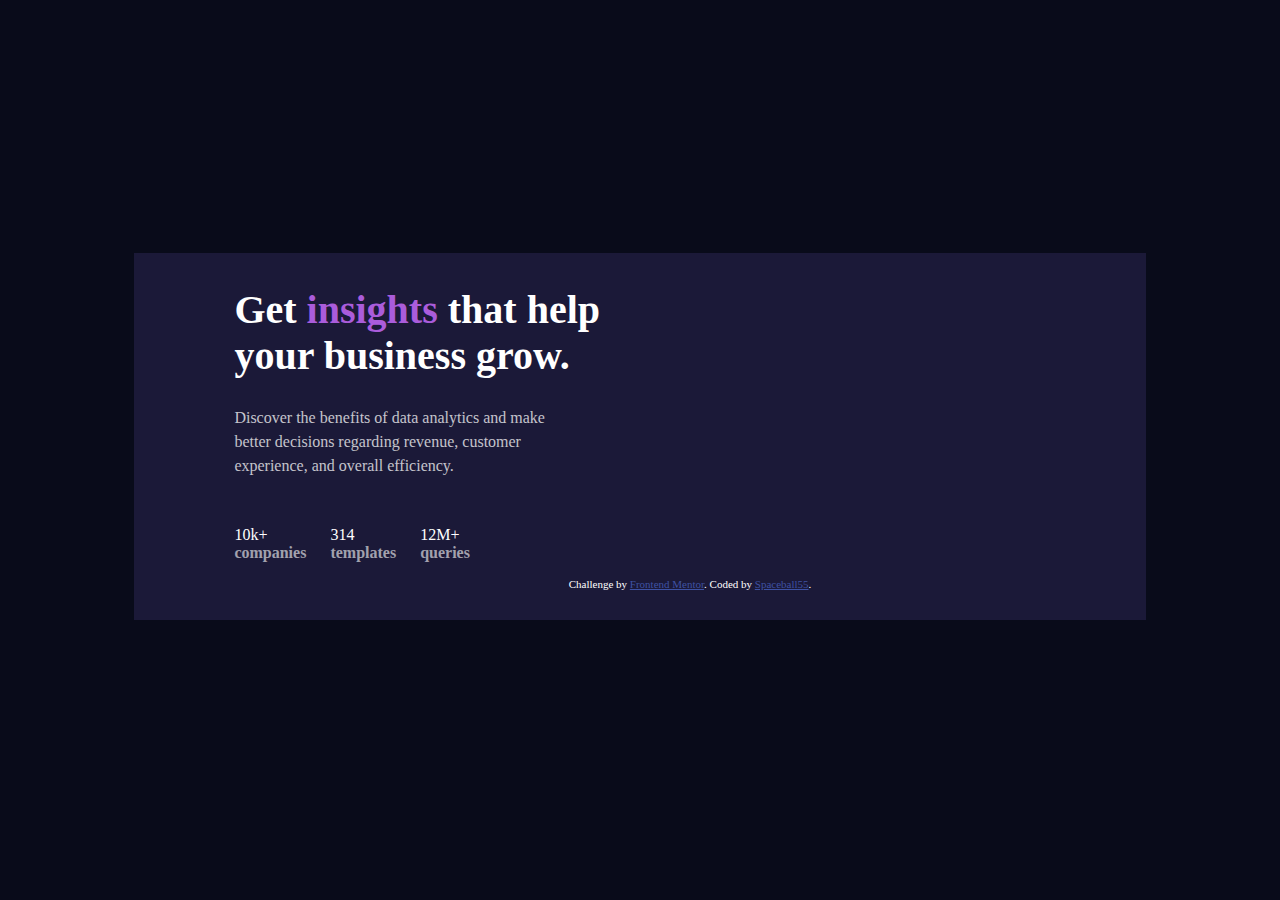
==== stats-preview-card-component-main/index.html @ de72506c "Stats site part 1" ====
<!DOCTYPE html>
<html lang="en">
<head>
  <meta charset="UTF-8">
  <meta name="viewport" content="width=device-width, initial-scale=1.0"> <!-- displays site properly based on user's device -->

  <link rel="icon" type="image/png" sizes="32x32" href="./images/favicon-32x32.png">
  <link rel='stylesheet' href='style.css'>
  
  <title>Frontend Mentor | Stats preview card component</title>
</head>
<body>
  <div class="container">
    <div id='words'>
      <div id='title'>
        <h1>Get <strong>insights</strong> that help</h1>
        <h1>your business grow.</h1>
      </div>
      <div id='text'>
        Discover the benefits of data analytics and make <br>
        better decisions regarding revenue, customer <br>
        experience, and overall efficiency.
      </div>

      <div id='stats'>
        <ul>
        <li>10k+ <br><strong>companies</strong></li> <!--If strong doesn't work, try em-->
        <li>314 <br><strong>templates</strong></li>
        <li>12M+ <br><strong>queries</strong></li>
        </ul>
      </div>
    </div>
    <div class='image'>
      <!--Insert image here when I get it-->

    </div>
    <div class="attribution">
      Challenge by <a href="https://www.frontendmentor.io?ref=challenge" target="_blank">Frontend Mentor</a>. 
      Coded by <a href="#">Spaceball55</a>.
    </div>
  </div>
</body>
</html>
---- stats-preview-card-component-main/style.css ----
body{
    background-color: hsl(233, 47%, 7%);
}

.container{
    color:white;
    background-color: hsl(244, 38%, 16%);
    margin-top:20%;
    margin-bottom:15%;
    margin-right:10%;
    margin-left:10%;
    padding-top: 20px;
    padding-bottom: 30px;
    padding-left: 100px; 
}

.container #title{
    color:hsl(0, 0%, 100%);
    font-size:20px;
    line-height:1em;
    margin-bottom:2em;
}

.container strong{
    text-decoration:none;
    color: hsl(277, 64%, 61%);
}

.container #text{
    color:hsla(0, 0%, 100%, 0.75);
    font-size: 16px;
    line-height: 1.5em;
    margin-bottom:3em;
}

.container #stats li{
    list-style:none;
    margin-right:20px;
    display:inline-block;
}

.container #stats ul{
    padding:0;
    list-style-type:none;
}

.container #stats strong{
    text-decoration:none;
    color: hsla(0, 0%, 100%, 0.6);
}
.attribution { font-size: 11px; text-align: center; }
.attribution a { color: hsl(228, 45%, 44%); }
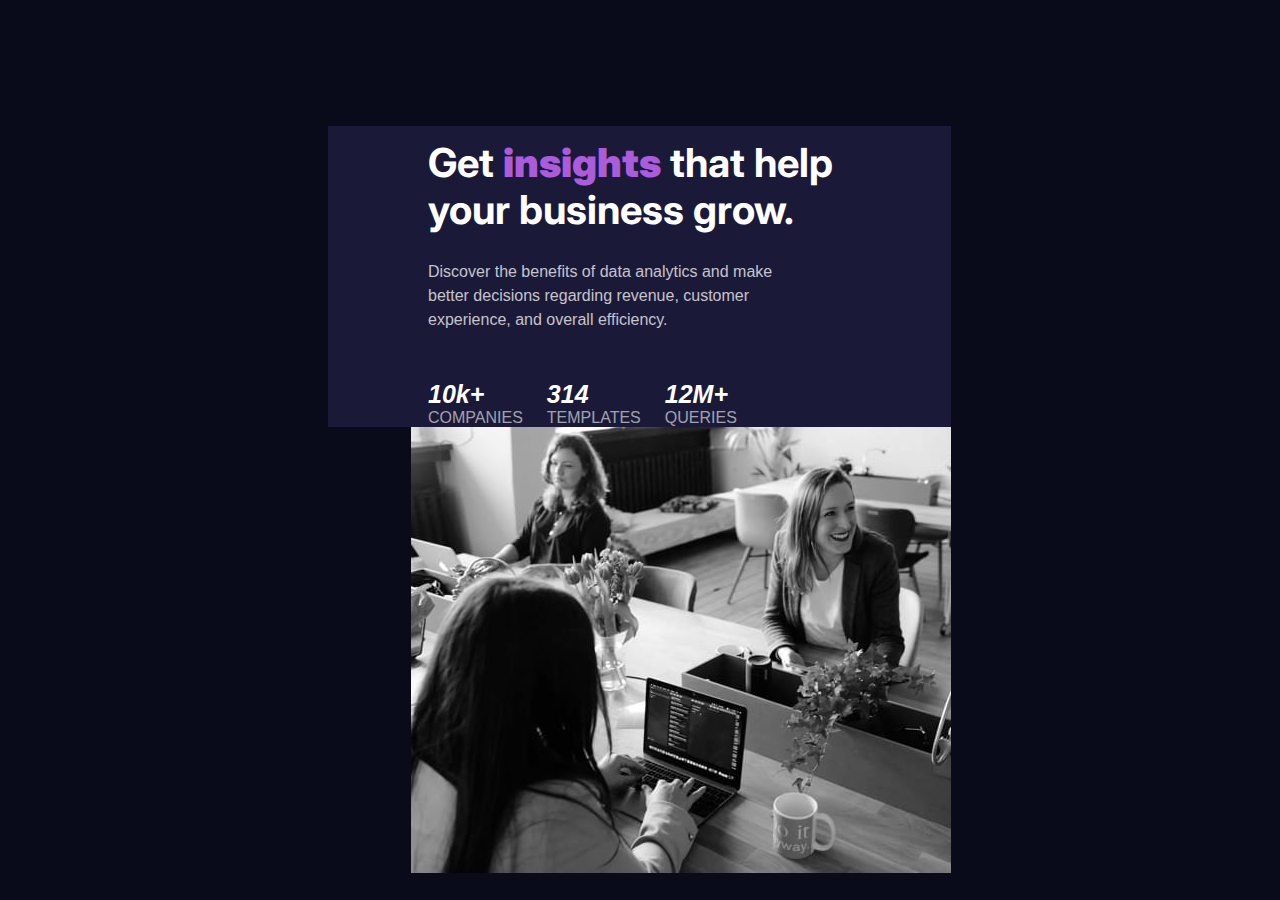
==== commit 83b795f9: "Added image, fonts" ====
--- a/stats-preview-card-component-main/index.html
+++ b/stats-preview-card-component-main/index.html
@@ -4,9 +4,15 @@
   <meta charset="UTF-8">
   <meta name="viewport" content="width=device-width, initial-scale=1.0"> <!-- displays site properly based on user's device -->
 
-  <link rel="icon" type="image/png" sizes="32x32" href="./images/favicon-32x32.png">
+   <link rel="icon" type="image/png" sizes="32x32" href="./images/favicon-32x32.png">
+  
+  <link rel="preconnect" href="https://fonts.gstatic.com">
+  <link href="https://fonts.googleapis.com/css2?family=Inter&display=swap" rel="stylesheet">
+  <link rel="stylesheet" href="https://fonts.googleapis.com/css?family=Lexend+Deca">
+  <link rel="stylesheet" href="https://fonts.googleapis.com/css?family=Tangerine">
+  
   <link rel='stylesheet' href='style.css'>
-  
+
   <title>Frontend Mentor | Stats preview card component</title>
 </head>
 <body>
@@ -24,20 +30,22 @@
 
       <div id='stats'>
         <ul>
-        <li>10k+ <br><strong>companies</strong></li> <!--If strong doesn't work, try em-->
-        <li>314 <br><strong>templates</strong></li>
-        <li>12M+ <br><strong>queries</strong></li>
+        <li><em>10k+</em> <br><strong>COMPANIES</strong></li> <!--If strong doesn't work, try em-->
+        <li><em>314</em> <br><strong>TEMPLATES</strong></li>
+        <li><em>12M+</em> <br><strong>QUERIES</strong></li>
         </ul>
       </div>
     </div>
     <div class='image'>
-      <!--Insert image here when I get it-->
+      <img class='image' src='images/image-header-desktop.jpg' alt='bg image'>
 
     </div>
+    <!--
     <div class="attribution">
       Challenge by <a href="https://www.frontendmentor.io?ref=challenge" target="_blank">Frontend Mentor</a>. 
       Coded by <a href="#">Spaceball55</a>.
     </div>
+  -->
   </div>
 </body>
 </html>--- a/stats-preview-card-component-main/style.css
+++ b/stats-preview-card-component-main/style.css
@@ -1,17 +1,26 @@
 body{
-    background-color: hsl(233, 47%, 7%);
+    background-color: hsl(233, 47%, 7%);    
 }
 
 .container{
     color:white;
     background-color: hsl(244, 38%, 16%);
-    margin-top:20%;
-    margin-bottom:15%;
-    margin-right:10%;
-    margin-left:10%;
-    padding-top: 20px;
-    padding-bottom: 30px;
+    margin-top:10%;
+    margin-bottom:10%;
+    margin-right:321px;
+    margin-left:20em;
     padding-left: 100px; 
+    
+}
+
+#words{
+    display: inline-block;
+    margin-top:0;
+    padding-top:0;
+    height:0;
+    padding-bottom:1em;
+    margin-bottom:1em;
+
 }
 
 .container #title{
@@ -19,6 +28,8 @@
     font-size:20px;
     line-height:1em;
     margin-bottom:2em;
+    font-family: 'Inter', sans-serif;
+    font-weight: 700;
 }
 
 .container strong{
@@ -31,22 +42,42 @@
     font-size: 16px;
     line-height: 1.5em;
     margin-bottom:3em;
+    font-family: 'Lexend Daca', sans-serif;
+    font-weight: 400;
 }
 
 .container #stats li{
     list-style:none;
     margin-right:20px;
     display:inline-block;
+    font-family: 'Lexend Daca', sans-serif;
+    font-weight: 100;
 }
 
 .container #stats ul{
     padding:0;
-    list-style-type:none;
+    list-style-type: none;
 }
 
 .container #stats strong{
-    text-decoration:none;
+    text-decoration: none;
     color: hsla(0, 0%, 100%, 0.6);
+}
+
+.container #stats em{
+    text-decoration: none;
+    font-size: 25px;
+    font-weight: 700;
+}
+
+.image{
+    display:inline-block;
+    margin-left: 6em;
+    margin-top:0;
+    margin-bottom:0;
+    margin-right:0;
+    padding-right:0;
+    float: right;
 }
 .attribution { font-size: 11px; text-align: center; }
 .attribution a { color: hsl(228, 45%, 44%); }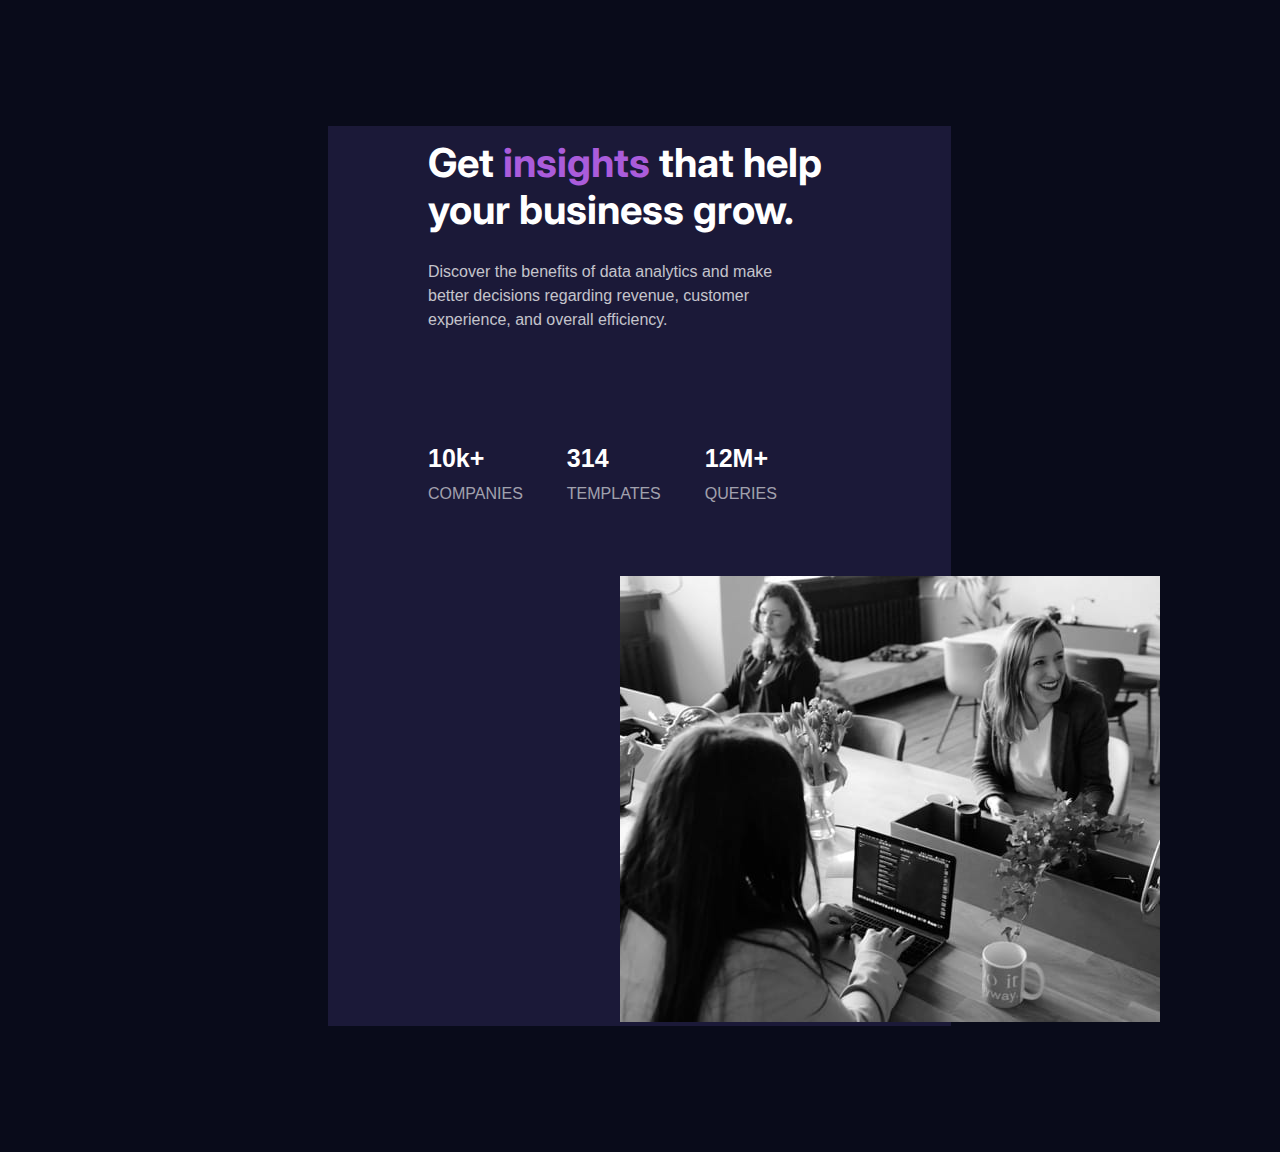
==== commit 1b24f1f2: "Complete! (for now)" ====
--- a/stats-preview-card-component-main/index.html
+++ b/stats-preview-card-component-main/index.html
@@ -19,7 +19,7 @@
   <div class="container">
     <div id='words'>
       <div id='title'>
-        <h1>Get <strong>insights</strong> that help</h1>
+        <h1>Get <span class='purple'>insights</span> that help</h1>
         <h1>your business grow.</h1>
       </div>
       <div id='text'>
@@ -30,11 +30,12 @@
 
       <div id='stats'>
         <ul>
-        <li><em>10k+</em> <br><strong>COMPANIES</strong></li> <!--If strong doesn't work, try em-->
-        <li><em>314</em> <br><strong>TEMPLATES</strong></li>
-        <li><em>12M+</em> <br><strong>QUERIES</strong></li>
+        <li><span class='num'>10k+</span> <br><strong>COMPANIES</strong></li> <!--If strong doesn't work, try em-->
+        <li><span class='num'>314</span> <br><strong>TEMPLATES</strong></li>
+        <li><span class='num'>12M+</span> <br><strong>QUERIES</strong></li>
         </ul>
       </div>
+      <br>
     </div>
     <div class='image'>
       <img class='image' src='images/image-header-desktop.jpg' alt='bg image'>
--- a/stats-preview-card-component-main/style.css
+++ b/stats-preview-card-component-main/style.css
@@ -18,9 +18,8 @@
     margin-top:0;
     padding-top:0;
     height:0;
-    padding-bottom:1em;
-    margin-bottom:1em;
-
+    padding-bottom:5em;
+    margin-bottom:5em;
 }
 
 .container #title{
@@ -32,7 +31,7 @@
     font-weight: 700;
 }
 
-.container strong{
+.purple{
     text-decoration:none;
     color: hsl(277, 64%, 61%);
 }
@@ -41,22 +40,24 @@
     color:hsla(0, 0%, 100%, 0.75);
     font-size: 16px;
     line-height: 1.5em;
-    margin-bottom:3em;
+    margin-bottom:110px;
     font-family: 'Lexend Daca', sans-serif;
     font-weight: 400;
 }
 
 .container #stats li{
     list-style:none;
-    margin-right:20px;
+    margin-right:40px;
     display:inline-block;
     font-family: 'Lexend Daca', sans-serif;
     font-weight: 100;
+    margin-bottom:2em;
+    line-height: 2em;
 }
 
 .container #stats ul{
-    padding:0;
     list-style-type: none;
+    padding-left:0;
 }
 
 .container #stats strong{
@@ -64,8 +65,9 @@
     color: hsla(0, 0%, 100%, 0.6);
 }
 
-.container #stats em{
+.container #stats .num{
     text-decoration: none;
+    text-emphasis:none;
     font-size: 25px;
     font-weight: 700;
 }
@@ -77,7 +79,6 @@
     margin-bottom:0;
     margin-right:0;
     padding-right:0;
-    float: right;
 }
 .attribution { font-size: 11px; text-align: center; }
 .attribution a { color: hsl(228, 45%, 44%); }